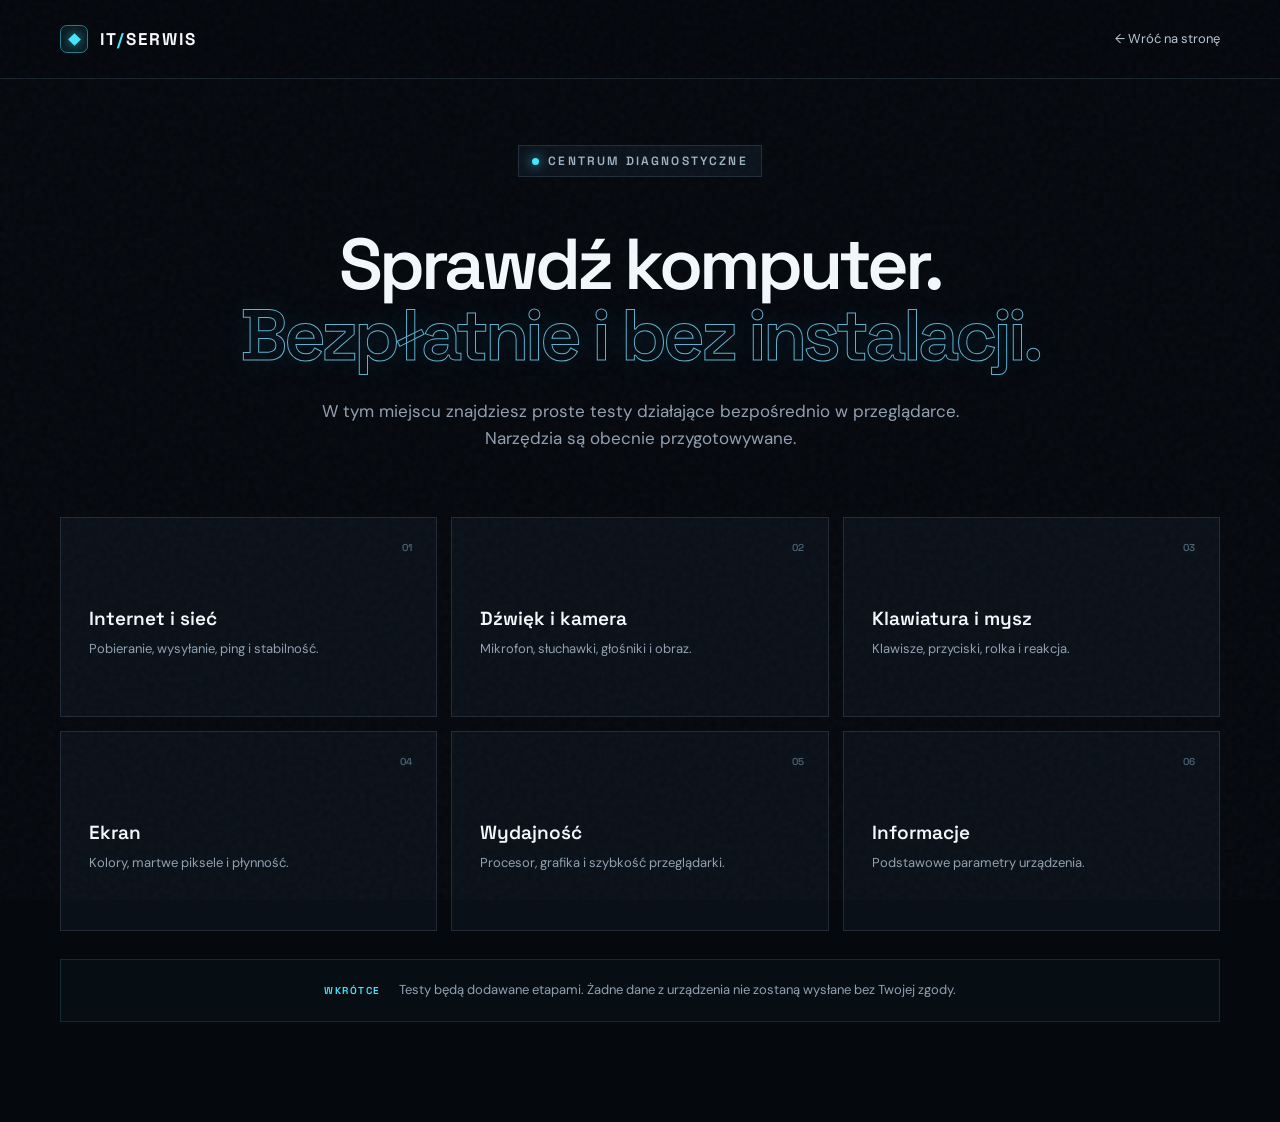
==== diagnostyka.html @ 2a183de2 "Add free browser diagnostics entry" ====
<!doctype html>
<html lang="pl">
<head>
  <meta charset="UTF-8">
  <meta name="viewport" content="width=device-width, initial-scale=1.0">
  <meta name="description" content="Bezpłatne testy komputera działające bezpośrednio w przeglądarce.">
  <meta name="theme-color" content="#05080d">
  <title>Bezpłatna diagnostyka komputera — IT Serwis Opole</title>
  <link rel="preconnect" href="https://fonts.googleapis.com">
  <link rel="preconnect" href="https://fonts.gstatic.com" crossorigin>
  <link href="https://fonts.googleapis.com/css2?family=DM+Sans:wght@400;500;600;700&family=Space+Grotesk:wght@500;600;700&display=swap" rel="stylesheet">
  <link rel="stylesheet" href="styles.css?v=20260818-3">
</head>
<body class="diagnostics-page">
  <div class="noise" aria-hidden="true"></div>
  <header class="site-header scrolled">
    <nav class="nav container" aria-label="Główna nawigacja">
      <a class="brand" href="index.html"><span class="brand-mark"><span></span></span><span>IT<span class="accent">/</span>SERWIS</span></a>
      <a class="back-home" href="index.html">← Wróć na stronę</a>
    </nav>
  </header>
  <main class="diagnostics-main container">
    <div class="diagnostics-intro reveal visible">
      <span class="eyebrow"><span class="status-dot"></span> Centrum diagnostyczne</span>
      <h1>Sprawdź komputer.<br><span>Bezpłatnie i bez instalacji.</span></h1>
      <p>W tym miejscu znajdziesz proste testy działające bezpośrednio w przeglądarce. Narzędzia są obecnie przygotowywane.</p>
    </div>
    <div class="diagnostics-categories" aria-label="Planowane kategorie testów">
      <article><span>01</span><h2>Internet i sieć</h2><p>Pobieranie, wysyłanie, ping i stabilność.</p></article>
      <article><span>02</span><h2>Dźwięk i kamera</h2><p>Mikrofon, słuchawki, głośniki i obraz.</p></article>
      <article><span>03</span><h2>Klawiatura i mysz</h2><p>Klawisze, przyciski, rolka i reakcja.</p></article>
      <article><span>04</span><h2>Ekran</h2><p>Kolory, martwe piksele i płynność.</p></article>
      <article><span>05</span><h2>Wydajność</h2><p>Procesor, grafika i szybkość przeglądarki.</p></article>
      <article><span>06</span><h2>Informacje</h2><p>Podstawowe parametry urządzenia.</p></article>
    </div>
    <div class="diagnostics-note"><span>WKRÓTCE</span><p>Testy będą dodawane etapami. Żadne dane z urządzenia nie zostaną wysłane bez Twojej zgody.</p></div>
  </main>
</body>
</html>
---- styles.css ----
:root{--bg:#05080d;--surface:#0a1018;--surface-2:#0e1621;--text:#f3f8fc;--muted:#91a1b2;--cyan:#42e8ff;--blue:#287eff;--line:rgba(151,188,219,.16);--font-display:"Space Grotesk",sans-serif;--font-body:"DM Sans",sans-serif}
*{box-sizing:border-box}html{scroll-behavior:smooth;scroll-padding-top:90px}body{margin:0;background:var(--bg);color:var(--text);font-family:var(--font-body);line-height:1.6;overflow-x:hidden}body.menu-open{overflow:hidden}a{color:inherit;text-decoration:none}button{font:inherit}.container{width:min(1160px,calc(100% - 48px));margin-inline:auto}.noise{position:fixed;inset:0;pointer-events:none;opacity:.035;z-index:20;background-image:url("data:image/svg+xml,%3Csvg viewBox='0 0 180 180' xmlns='http://www.w3.org/2000/svg'%3E%3Cfilter id='n'%3E%3CfeTurbulence type='fractalNoise' baseFrequency='.9' numOctaves='4' stitchTiles='stitch'/%3E%3C/filter%3E%3Crect width='100%25' height='100%25' filter='url(%23n)'/%3E%3C/svg%3E")}.site-header{position:fixed;z-index:15;top:0;left:0;width:100%;border-bottom:1px solid transparent;transition:.35s ease}.site-header.scrolled{background:rgba(5,8,13,.82);backdrop-filter:blur(18px);border-color:var(--line)}.nav{height:78px;display:flex;align-items:center;justify-content:space-between}.brand{display:flex;align-items:center;gap:12px;font:700 17px/1 var(--font-display);letter-spacing:.12em}.brand-mark{width:28px;height:28px;border:1px solid rgba(66,232,255,.5);border-radius:7px;display:grid;place-items:center;box-shadow:inset 0 0 14px rgba(66,232,255,.12)}.brand-mark span{width:9px;height:9px;background:var(--cyan);transform:rotate(45deg);box-shadow:0 0 12px var(--cyan)}.accent,.section-heading h2 span,.why-copy h2 span,.contact-inner h2 span{color:var(--cyan)}.nav-links{display:flex;align-items:center;gap:34px}.nav-links>a:not(.button){font-size:14px;color:#bac6d2;transition:.25s}.nav-links>a:not(.button):hover{color:var(--cyan)}.button{display:inline-flex;align-items:center;justify-content:center;gap:28px;min-height:54px;padding:0 24px;background:linear-gradient(120deg,var(--cyan),#4fa1ff);color:#031016;font-weight:700;border:0;clip-path:polygon(0 0,calc(100% - 12px) 0,100% 12px,100% 100%,12px 100%,0 calc(100% - 12px));transition:transform .25s,filter .25s,box-shadow .25s}.button:hover{transform:translateY(-3px);filter:brightness(1.08);box-shadow:0 12px 35px rgba(48,193,255,.22)}.button-small{min-height:42px;padding:0 18px;gap:18px;font-size:13px}.menu-toggle{display:none;background:none;border:0;color:white;width:40px;height:40px}.menu-toggle span{display:block;width:22px;height:1px;background:currentColor;margin:7px auto;transition:.25s}.hero{min-height:780px;padding-top:150px;padding-bottom:90px;display:grid;grid-template-columns:1.05fr .95fr;align-items:center;gap:64px;position:relative}.hero:before{content:"";position:absolute;width:700px;height:700px;left:-420px;top:-180px;background:radial-gradient(circle,rgba(27,128,255,.13),transparent 68%);pointer-events:none}.eyebrow,.kicker{font:600 12px/1 var(--font-display);letter-spacing:.18em;text-transform:uppercase;color:#9fb4c5}.eyebrow{display:inline-flex;align-items:center;gap:9px;padding:9px 13px;border:1px solid var(--line);background:rgba(15,26,39,.6);margin-bottom:28px}.status-dot{width:7px;height:7px;border-radius:50%;background:var(--cyan);box-shadow:0 0 12px var(--cyan)}h1,h2,h3,p{margin-top:0}h1{font:600 clamp(50px,6.2vw,84px)/.98 var(--font-display);letter-spacing:-.055em;margin-bottom:28px}h1 span{color:transparent;-webkit-text-stroke:1px rgba(123,223,255,.78);text-shadow:0 0 32px rgba(45,176,255,.12)}.hero-lead{font-size:18px;max-width:610px;color:var(--muted);line-height:1.75}.hero-actions{display:flex;align-items:center;gap:32px;margin-top:34px}.text-link{display:inline-flex;gap:14px;align-items:center;font-size:14px;font-weight:700}.text-link span{color:var(--cyan);transition:transform .25s}.text-link:hover span{transform:translate(3px,-3px)}.trust-row{display:flex;gap:44px;margin-top:58px;padding-top:25px;border-top:1px solid var(--line)}.trust-row div{display:flex;flex-direction:column}.trust-row strong{font:600 15px var(--font-display);color:#e6f7ff}.trust-row span{font-size:12px;color:#708194}.hero-visual{position:relative;height:500px;display:grid;place-items:center}.visual-glow{position:absolute;width:380px;height:380px;background:radial-gradient(circle,rgba(27,159,255,.24),transparent 67%);filter:blur(10px);animation:pulse 4s ease-in-out infinite}.dashboard-card{width:min(100%,430px);position:relative;background:linear-gradient(145deg,rgba(19,32,46,.93),rgba(5,10,16,.96));border:1px solid rgba(75,198,255,.24);border-radius:18px;padding:22px;box-shadow:0 40px 80px rgba(0,0,0,.42),inset 0 1px rgba(255,255,255,.04);transform:perspective(1000px) rotateY(-6deg) rotateX(3deg);transition:transform .4s}.dashboard-card:hover{transform:perspective(1000px) rotateY(-2deg) rotateX(1deg) translateY(-4px)}.dashboard-top{display:flex;justify-content:space-between;font:600 10px var(--font-display);letter-spacing:.12em;color:#71899e}.online{color:#57f1a7}.device-shell{width:78%;margin:18px auto}.device-screen{position:relative;border:2px solid #1f3c52;background:rgba(2,11,18,.7);border-radius:10px 10px 4px 4px;overflow:hidden}.device-screen svg{display:block;width:100%;height:195px}.board{fill:rgba(36,126,178,.07);stroke:#255a77;stroke-width:1.5}.chip{fill:rgba(37,160,223,.1);stroke:#38bce9}.circuit{fill:none;stroke:#296986;stroke-width:2}.core{fill:rgba(66,232,255,.13);stroke:var(--cyan);filter:drop-shadow(0 0 7px var(--cyan))}.check{fill:none;stroke:#baf7ff;stroke-width:2.5}.scan-line{position:absolute;left:0;right:0;height:1px;background:var(--cyan);box-shadow:0 0 12px var(--cyan);animation:scan 3.2s linear infinite}.device-base{width:114%;height:10px;margin-left:-7%;background:linear-gradient(#294459,#152534);clip-path:polygon(5% 0,95% 0,100% 100%,0 100%)}.metrics{display:grid;grid-template-columns:1fr 1fr;gap:12px}.metrics div{border:1px solid var(--line);padding:12px;background:rgba(255,255,255,.02);display:flex;flex-direction:column}.metrics span{font-size:9px;letter-spacing:.12em;color:#6c8194}.metrics strong{font:600 13px var(--font-display);color:#9df3ff}.progress{height:2px;background:#183045;margin-top:18px;overflow:hidden}.progress span{display:block;width:82%;height:100%;background:linear-gradient(90deg,var(--blue),var(--cyan));box-shadow:0 0 8px var(--cyan)}.floating-tag{position:absolute;padding:11px 15px;background:rgba(10,20,30,.92);border:1px solid rgba(81,199,255,.22);backdrop-filter:blur(10px);font-size:12px;color:#bacbd8;box-shadow:0 12px 35px rgba(0,0,0,.3);animation:float 4s ease-in-out infinite}.floating-tag span{color:var(--cyan);margin-right:7px}.tag-one{top:68px;right:-12px}.tag-two{bottom:74px;left:-12px;animation-delay:-2s}.marquee{border-block:1px solid var(--line);background:#07111b;overflow:hidden;padding:18px 0}.marquee-track{display:flex;width:max-content;gap:28px;align-items:center;animation:marquee 28s linear infinite}.marquee span{font:600 11px var(--font-display);letter-spacing:.18em;color:#71889b}.marquee i{font-style:normal;color:var(--cyan)}.section{padding-top:125px;padding-bottom:125px}.section-heading{display:flex;justify-content:space-between;align-items:end;margin-bottom:60px}.section-heading h2,.why-copy h2,.contact-inner h2{font:600 clamp(38px,5vw,62px)/1.06 var(--font-display);letter-spacing:-.045em;margin:18px 0 0}.section-heading>p{max-width:450px;color:var(--muted);margin:0 0 7px}.services-grid{display:grid;grid-template-columns:repeat(3,1fr);gap:14px}.service-card{position:relative;min-height:310px;padding:30px;background:var(--surface);border:1px solid var(--line);overflow:hidden;transition:transform .35s,border-color .35s,background .35s}.service-card:after{content:"";position:absolute;width:180px;height:180px;right:-90px;bottom:-90px;background:radial-gradient(circle,rgba(48,191,255,.1),transparent 70%);opacity:0;transition:.35s}.service-card:hover{transform:translateY(-7px);background:var(--surface-2);border-color:rgba(66,232,255,.38)}.service-card:hover:after{opacity:1}.service-card.featured{grid-row:span 2;min-height:634px;background:linear-gradient(160deg,#0d1b28,#071018)}.service-card.web-card{background:linear-gradient(145deg,#0b1b27,#0b131c)}.icon-wrap{width:46px;height:46px;border:1px solid rgba(66,232,255,.25);display:grid;place-items:center;margin-bottom:58px;background:rgba(66,232,255,.04)}.icon-wrap svg{width:23px;fill:none;stroke:var(--cyan);stroke-width:1.5}.service-no{position:absolute;right:24px;top:25px;font:500 11px var(--font-display);color:#506579}.service-card h3{font:600 21px var(--font-display);letter-spacing:-.025em}.service-card p{color:var(--muted);font-size:14px}.service-card ul{list-style:none;padding:0;margin:60px 0 0;border-top:1px solid var(--line)}.service-card li{padding:13px 0;border-bottom:1px solid var(--line);font-size:13px;color:#b7c6d3}.service-card li:before{content:"+";color:var(--cyan);margin-right:12px}.web-card a{position:absolute;left:30px;bottom:28px;font-size:13px;font-weight:700;color:var(--cyan)}.section-dark{background:#07101a;border-block:1px solid var(--line)}.split-layout{display:grid;grid-template-columns:.8fr 1.2fr;gap:120px}.why-copy{position:sticky;top:140px;height:max-content}.why-copy p{color:var(--muted);max-width:430px;margin:30px 0}.benefit{display:grid;grid-template-columns:65px 1fr;gap:22px;padding:31px 0;border-top:1px solid var(--line)}.benefit:last-child{border-bottom:1px solid var(--line)}.benefit>span{font:500 11px var(--font-display);color:var(--cyan)}.benefit h3{font:600 20px var(--font-display);margin-bottom:7px}.benefit p{margin:0;color:var(--muted);font-size:14px}.process-grid{display:grid;grid-template-columns:repeat(4,1fr);gap:28px}.process-step>span{font:600 13px var(--font-display);color:var(--cyan)}.process-line{height:1px;background:var(--line);margin:19px 0 27px;position:relative}.process-line:before{content:"";position:absolute;width:7px;height:7px;border-radius:50%;top:-3px;background:var(--cyan);box-shadow:0 0 9px var(--cyan)}.process-step h3{font:600 20px var(--font-display)}.process-step p{font-size:14px;color:var(--muted)}.contact-section{position:relative;overflow:hidden;background:linear-gradient(130deg,#123d68,#0b8fad 70%,#24c3d5);padding:115px 0;text-align:center}.contact-section:before{content:"";position:absolute;inset:0;background-image:linear-gradient(rgba(255,255,255,.07) 1px,transparent 1px),linear-gradient(90deg,rgba(255,255,255,.07) 1px,transparent 1px);background-size:50px 50px;mask-image:linear-gradient(to bottom,transparent,black,transparent)}.contact-orb{position:absolute;width:420px;height:420px;border:1px solid rgba(255,255,255,.15);border-radius:50%;left:50%;top:50%;transform:translate(-50%,-50%);box-shadow:0 0 0 70px rgba(255,255,255,.025),0 0 0 140px rgba(255,255,255,.018)}.contact-inner{position:relative}.contact-inner .kicker{color:#d9faff}.contact-inner h2 span{color:#07121b}.contact-inner p{max-width:590px;margin:25px auto 32px;color:rgba(4,21,31,.75);font-weight:500}.button-light{background:#f5fbff;color:#06131b}footer{padding:34px 0;background:#04070b}.footer-inner{display:flex;align-items:center;justify-content:space-between}.footer-inner p{margin:0;color:#607183;font-size:12px}.back-top{width:40px;height:40px;display:grid;place-items:center;border:1px solid var(--line);color:var(--cyan)}.reveal{opacity:0;transform:translateY(26px);transition:opacity .7s ease,transform .7s ease}.reveal.visible{opacity:1;transform:none}@keyframes scan{0%{top:0}50%{top:100%}100%{top:0}}@keyframes pulse{50%{transform:scale(1.12);opacity:.7}}@keyframes float{50%{transform:translateY(-9px)}}@keyframes marquee{to{transform:translateX(-50%)}}
@media (max-width:900px){.hero{grid-template-columns:1fr;padding-top:135px}.hero-visual{height:430px}.services-grid{grid-template-columns:repeat(2,1fr)}.service-card.featured{grid-row:auto;min-height:310px}.service-card ul{margin-top:24px}.split-layout{grid-template-columns:1fr;gap:65px}.why-copy{position:static}.process-grid{grid-template-columns:repeat(2,1fr)}.section-heading{align-items:start;gap:35px;flex-direction:column}.section-heading>p{max-width:600px}.nav-links{gap:18px}}
@media (max-width:680px){.container{width:min(100% - 32px,1160px)}.nav{height:68px}.menu-toggle{display:block;z-index:2}.menu-toggle[aria-expanded="true"] span:first-child{transform:translateY(4px) rotate(45deg)}.menu-toggle[aria-expanded="true"] span:last-child{transform:translateY(-4px) rotate(-45deg)}.nav-links{position:fixed;inset:0;background:rgba(5,8,13,.98);display:flex;flex-direction:column;align-items:flex-start;justify-content:center;padding:50px;gap:26px;transform:translateX(100%);transition:.35s}.nav-links.open{transform:none}.nav-links>a:not(.button){font:600 27px var(--font-display)}.hero{min-height:auto;padding-top:120px;padding-bottom:70px;gap:30px}.hero-lead{font-size:16px}.hero-actions{align-items:flex-start;flex-direction:column}.trust-row{gap:17px;justify-content:space-between}.trust-row strong{font-size:12px}.trust-row span{font-size:10px}.hero-visual{height:390px}.dashboard-card{transform:none;padding:16px}.device-screen svg{height:160px}.floating-tag{font-size:10px}.tag-one{right:-4px}.tag-two{left:-4px}.section{padding-top:90px;padding-bottom:90px}.services-grid,.process-grid{grid-template-columns:1fr}.service-card{min-height:280px}.section-heading{margin-bottom:40px}.split-layout{gap:40px}.contact-section{padding:90px 0}.footer-inner{gap:22px}.footer-inner p{display:none}}
@media (prefers-reduced-motion:reduce){html{scroll-behavior:auto}.reveal{opacity:1;transform:none;transition:none}.marquee-track,.scan-line,.floating-tag,.visual-glow{animation:none}}

/* Uporządkowany panel i równy układ usług */
.hero-visual{overflow:visible}
.dashboard-card{transform:none;width:min(100%,460px)}
.dashboard-card:hover{transform:translateY(-4px)}
.services-grid{grid-template-columns:repeat(2,1fr);gap:16px}
.service-card,.service-card.featured,.service-card.web-card{grid-row:auto;min-height:285px;padding:32px 34px;background:linear-gradient(145deg,rgba(13,23,34,.92),rgba(8,14,22,.96))}
.service-card:hover{transform:translateY(-5px)}
.icon-wrap{margin-bottom:30px}
.service-no{right:28px;top:28px}
.service-card h3{font-size:22px;margin-bottom:10px}
.service-card p{max-width:500px;margin-bottom:24px}
.service-tags{display:flex;flex-wrap:wrap;gap:8px;position:relative;z-index:1}
.service-tags span{padding:6px 10px;border:1px solid rgba(120,164,194,.17);background:rgba(255,255,255,.025);color:#9db0c0;font-size:11px;line-height:1;letter-spacing:.02em}

@media (max-width:680px){.services-grid{grid-template-columns:1fr}.service-card,.service-card.featured,.service-card.web-card{min-height:auto;padding:27px}.dashboard-card{width:100%}}

/* Wejście do centrum diagnostycznego */
.diagnostic-cta{position:relative;display:block;width:min(100%,470px);padding:22px 24px 0;background:linear-gradient(145deg,rgba(15,29,43,.97),rgba(6,13,21,.98));border:1px solid rgba(75,198,255,.28);border-radius:20px;overflow:hidden;box-shadow:0 40px 80px rgba(0,0,0,.42),inset 0 1px rgba(255,255,255,.04);transition:transform .35s,border-color .35s,box-shadow .35s}
.diagnostic-cta:before{content:"";position:absolute;inset:0;background:radial-gradient(circle at 50% 28%,rgba(41,173,255,.16),transparent 48%);pointer-events:none}
.diagnostic-cta:hover{transform:translateY(-7px);border-color:rgba(66,232,255,.55);box-shadow:0 46px 90px rgba(0,0,0,.5),0 0 40px rgba(44,184,255,.09)}
.diagnostic-top{position:relative;display:flex;justify-content:space-between;font:600 10px var(--font-display);letter-spacing:.13em;color:#71899e}
.diagnostic-top .online{display:flex;align-items:center;gap:7px}.diagnostic-top .online i{width:6px;height:6px;border-radius:50%;background:#57f1a7;box-shadow:0 0 9px #57f1a7}
.laptop-icon{position:relative;width:74%;margin:4px auto -7px}.laptop-icon svg{display:block;width:100%;overflow:visible;filter:drop-shadow(0 16px 24px rgba(0,0,0,.35))}
.laptop-frame{fill:rgba(6,18,28,.8);stroke:#387595;stroke-width:2}.laptop-screen{fill:rgba(20,115,157,.055);stroke:#1d4b65}.laptop-base{fill:#162b3a;stroke:#31556d}.laptop-detail,.test-check,.screen-lines{fill:none;stroke-linecap:round}.laptop-detail{stroke:#52758a;stroke-width:2}.test-circle{fill:rgba(66,232,255,.11);stroke:var(--cyan);stroke-width:2;filter:drop-shadow(0 0 8px rgba(66,232,255,.6))}.test-check{stroke:#c6fbff;stroke-width:3}.screen-lines{stroke:#2e7799;stroke-width:2}
.diagnostic-copy{position:relative;text-align:center;padding:0 20px 21px}.free-badge{display:inline-block;padding:5px 9px;margin-bottom:10px;background:rgba(87,241,167,.08);border:1px solid rgba(87,241,167,.25);color:#57f1a7;font:600 9px var(--font-display);letter-spacing:.14em}.diagnostic-copy h2{font:600 28px/1.1 var(--font-display);letter-spacing:-.04em;margin-bottom:10px}.diagnostic-copy p{max-width:390px;margin:0 auto;color:#8fa3b4;font-size:13px;line-height:1.55}
.diagnostic-action{position:relative;display:flex;align-items:center;justify-content:space-between;margin-inline:-24px;padding:17px 24px;border-top:1px solid rgba(75,198,255,.18);background:rgba(66,232,255,.035);font-size:13px;font-weight:700}.diagnostic-action strong{width:31px;height:31px;display:grid;place-items:center;border-radius:50%;background:var(--cyan);color:#06131b;transition:transform .3s}.diagnostic-cta:hover .diagnostic-action strong{transform:rotate(45deg)}
.diagnostics-main{padding-top:145px;padding-bottom:100px}.diagnostics-intro{max-width:820px;margin:0 auto 65px;text-align:center}.diagnostics-intro h1{font-size:clamp(42px,6vw,72px);margin-top:24px}.diagnostics-intro p{max-width:650px;margin:0 auto;color:var(--muted);font-size:17px}.diagnostics-categories{display:grid;grid-template-columns:repeat(3,1fr);gap:14px}.diagnostics-categories article{position:relative;min-height:200px;padding:28px;background:var(--surface);border:1px solid var(--line)}.diagnostics-categories article>span{position:absolute;right:24px;top:23px;font:500 10px var(--font-display);color:#506579}.diagnostics-categories h2{font:600 19px var(--font-display);margin-top:60px;margin-bottom:8px}.diagnostics-categories p{margin:0;color:var(--muted);font-size:13px}.diagnostics-note{display:flex;align-items:center;justify-content:center;gap:18px;margin-top:28px;padding:20px;border:1px solid rgba(66,232,255,.14);background:rgba(66,232,255,.025)}.diagnostics-note span{color:var(--cyan);font:600 10px var(--font-display);letter-spacing:.15em}.diagnostics-note p{margin:0;color:var(--muted);font-size:13px}.back-home{font-size:13px;color:#b8c7d3;transition:.25s}.back-home:hover{color:var(--cyan)}
@media (max-width:760px){.diagnostic-cta{padding:18px 18px 0}.diagnostic-action{margin-inline:-18px;padding-inline:18px}.diagnostic-copy h2{font-size:24px}.diagnostics-categories{grid-template-columns:1fr}.diagnostics-note{align-items:flex-start;flex-direction:column}.diagnostics-main{padding-top:115px}}
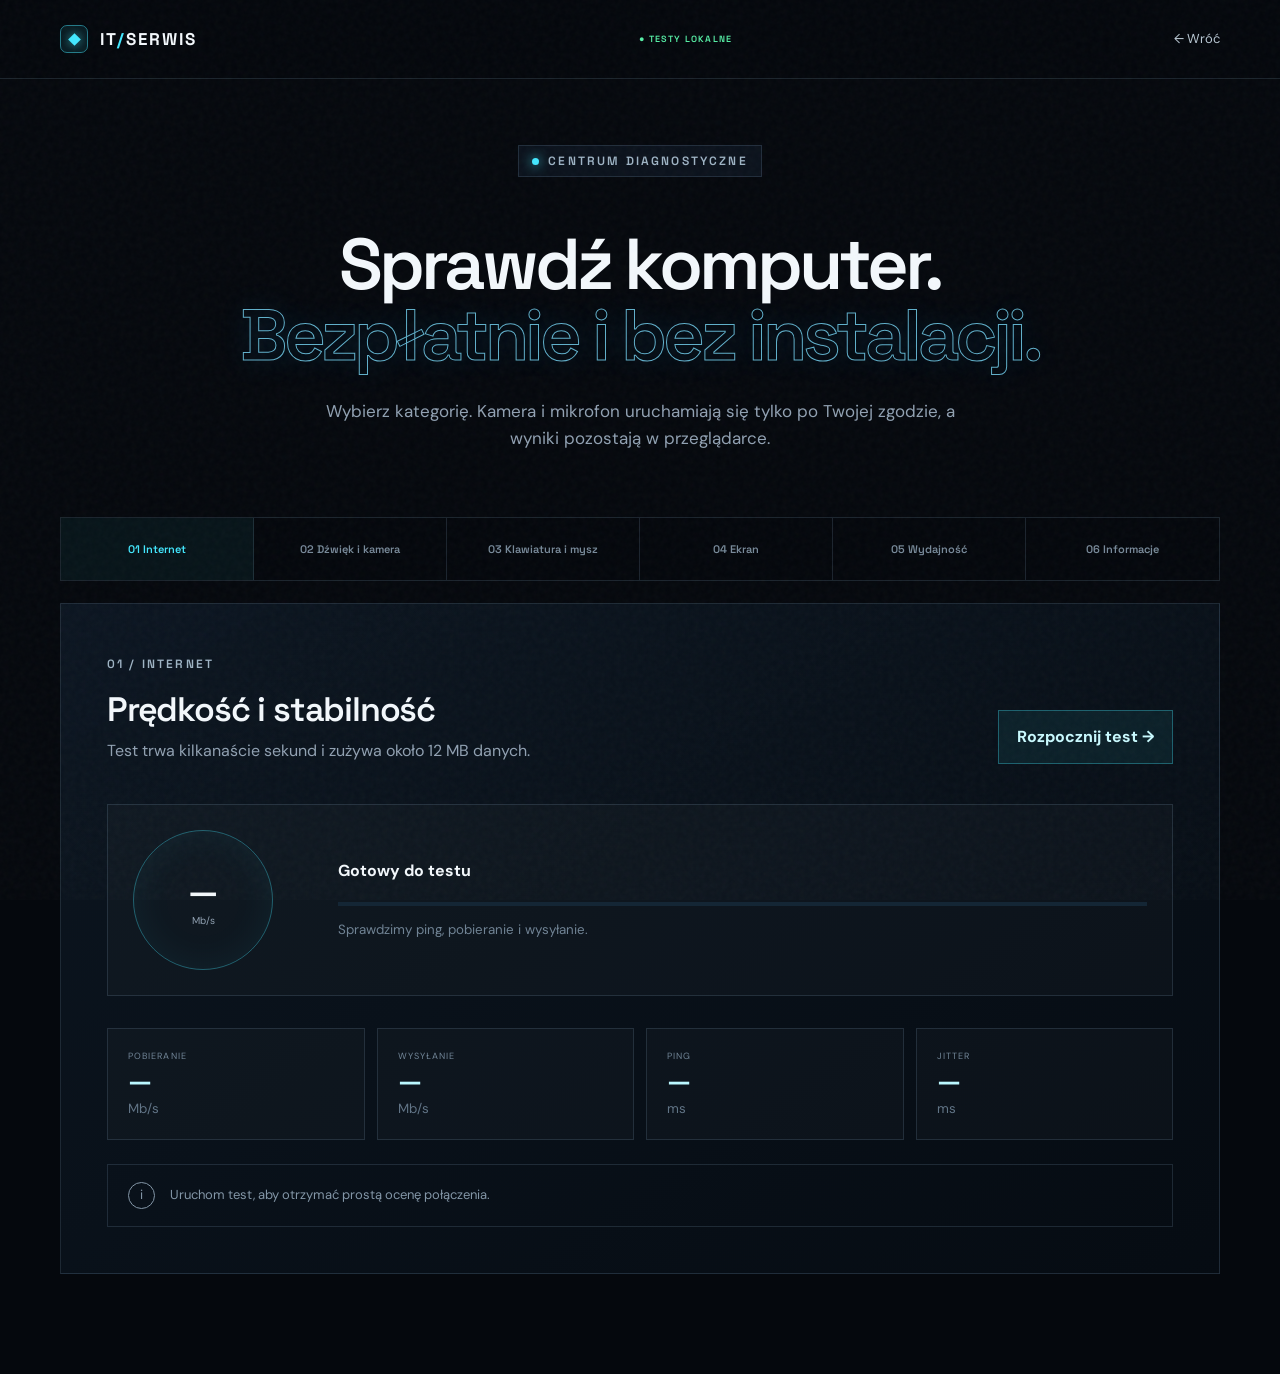
==== commit 558f39ba: "Build interactive browser diagnostics suite" ====
--- a/diagnostyka.html
+++ b/diagnostyka.html
@@ -1,40 +1,13 @@
-<!doctype html>
-<html lang="pl">
-<head>
-  <meta charset="UTF-8">
-  <meta name="viewport" content="width=device-width, initial-scale=1.0">
-  <meta name="description" content="Bezpłatne testy komputera działające bezpośrednio w przeglądarce.">
-  <meta name="theme-color" content="#05080d">
-  <title>Bezpłatna diagnostyka komputera — IT Serwis Opole</title>
-  <link rel="preconnect" href="https://fonts.googleapis.com">
-  <link rel="preconnect" href="https://fonts.gstatic.com" crossorigin>
-  <link href="https://fonts.googleapis.com/css2?family=DM+Sans:wght@400;500;600;700&family=Space+Grotesk:wght@500;600;700&display=swap" rel="stylesheet">
-  <link rel="stylesheet" href="styles.css?v=20260818-3">
-</head>
-<body class="diagnostics-page">
-  <div class="noise" aria-hidden="true"></div>
-  <header class="site-header scrolled">
-    <nav class="nav container" aria-label="Główna nawigacja">
-      <a class="brand" href="index.html"><span class="brand-mark"><span></span></span><span>IT<span class="accent">/</span>SERWIS</span></a>
-      <a class="back-home" href="index.html">← Wróć na stronę</a>
-    </nav>
-  </header>
-  <main class="diagnostics-main container">
-    <div class="diagnostics-intro reveal visible">
-      <span class="eyebrow"><span class="status-dot"></span> Centrum diagnostyczne</span>
-      <h1>Sprawdź komputer.<br><span>Bezpłatnie i bez instalacji.</span></h1>
-      <p>W tym miejscu znajdziesz proste testy działające bezpośrednio w przeglądarce. Narzędzia są obecnie przygotowywane.</p>
-    </div>
-    <div class="diagnostics-categories" aria-label="Planowane kategorie testów">
-      <article><span>01</span><h2>Internet i sieć</h2><p>Pobieranie, wysyłanie, ping i stabilność.</p></article>
-      <article><span>02</span><h2>Dźwięk i kamera</h2><p>Mikrofon, słuchawki, głośniki i obraz.</p></article>
-      <article><span>03</span><h2>Klawiatura i mysz</h2><p>Klawisze, przyciski, rolka i reakcja.</p></article>
-      <article><span>04</span><h2>Ekran</h2><p>Kolory, martwe piksele i płynność.</p></article>
-      <article><span>05</span><h2>Wydajność</h2><p>Procesor, grafika i szybkość przeglądarki.</p></article>
-      <article><span>06</span><h2>Informacje</h2><p>Podstawowe parametry urządzenia.</p></article>
-    </div>
-    <div class="diagnostics-note"><span>WKRÓTCE</span><p>Testy będą dodawane etapami. Żadne dane z urządzenia nie zostaną wysłane bez Twojej zgody.</p></div>
-  </main>
-</body>
-</html>
+<!doctype html><html lang="pl"><head><meta charset="UTF-8"><meta name="viewport" content="width=device-width,initial-scale=1"><meta name="theme-color" content="#05080d"><title>Diagnostyka komputera — IT Serwis</title><link rel="preconnect" href="https://fonts.googleapis.com"><link rel="preconnect" href="https://fonts.gstatic.com" crossorigin><link href="https://fonts.googleapis.com/css2?family=DM+Sans:wght@400;500;600;700&family=Space+Grotesk:wght@500;600;700&display=swap" rel="stylesheet"><link rel="stylesheet" href="styles.css?v=20260818-4"></head>
+<body class="diagnostics-page"><div class="noise"></div><header class="site-header scrolled"><nav class="nav container"><a class="brand" href="index.html"><span class="brand-mark"><span></span></span><span>IT<span class="accent">/</span>SERWIS</span></a><span class="diag-safe">● TESTY LOKALNE</span><a class="back-home" href="index.html">← Wróć</a></nav></header>
+<main class="diagnostics-main container"><section class="diagnostics-intro reveal visible"><div class="eyebrow"><span class="status-dot"></span> Centrum diagnostyczne</div><h1>Sprawdź komputer.<br><span>Bezpłatnie i bez instalacji.</span></h1><p>Wybierz kategorię. Kamera i mikrofon uruchamiają się tylko po Twojej zgodzie, a wyniki pozostają w przeglądarce.</p></section>
+<nav class="test-tabs"><button class="active" data-target="internet">01 Internet</button><button data-target="audio">02 Dźwięk i kamera</button><button data-target="controls">03 Klawiatura i mysz</button><button data-target="screen">04 Ekran</button><button data-target="performance">05 Wydajność</button><button data-target="device">06 Informacje</button></nav>
+<div class="test-panels">
+<section class="test-panel active" id="internet"><div class="panel-heading"><div><span class="kicker">01 / INTERNET</span><h2>Prędkość i stabilność</h2><p>Test trwa kilkanaście sekund i zużywa około 12 MB danych.</p></div><button class="diag-button" id="start-network">Rozpocznij test →</button></div><div class="network-meter"><div class="meter-ring"><strong id="speed-live">—</strong><span>Mb/s</span></div><div><strong id="network-stage">Gotowy do testu</strong><div class="test-progress"><i id="network-progress"></i></div><small id="network-detail">Sprawdzimy ping, pobieranie i wysyłanie.</small></div></div><div class="result-grid four"><div class="result-card"><span>POBIERANIE</span><strong id="download-result">—</strong><small>Mb/s</small></div><div class="result-card"><span>WYSYŁANIE</span><strong id="upload-result">—</strong><small>Mb/s</small></div><div class="result-card"><span>PING</span><strong id="ping-result">—</strong><small>ms</small></div><div class="result-card"><span>JITTER</span><strong id="jitter-result">—</strong><small>ms</small></div></div><div class="test-verdict idle" id="network-verdict"><span>i</span><p>Uruchom test, aby otrzymać prostą ocenę połączenia.</p></div></section>
+<section class="test-panel" id="audio"><div class="panel-heading"><div><span class="kicker">02 / DŹWIĘK I KAMERA</span><h2>Urządzenia do rozmów</h2><p>Obraz i nagranie nie opuszczają urządzenia.</p></div></div><div class="tool-grid"><article class="tool-card"><div class="tool-icon">◖</div><h3>Słuchawki i głośniki</h3><p>Sprawdź kanały stereo.</p><div class="button-row"><button class="mini-button tone" data-pan="-1">Lewy</button><button class="mini-button tone" data-pan="1">Prawy</button><button class="mini-button tone" data-pan="0">Oba</button></div></article><article class="tool-card"><div class="tool-icon">⌁</div><h3>Mikrofon</h3><p>Sprawdź poziom i nagraj próbkę.</p><button class="mini-button primary" id="start-mic">Włącz mikrofon</button><div class="level-meter"><i id="mic-level"></i></div><span class="tool-status" id="mic-status">Wyłączony</span><audio id="mic-playback" controls hidden></audio></article><article class="tool-card"><div class="tool-icon">▣</div><h3>Kamera</h3><p>Sprawdź obraz i rozdzielczość.</p><button class="mini-button primary" id="start-camera">Włącz kamerę</button><div class="camera-preview"><video id="camera-video" autoplay playsinline muted></video><span id="camera-placeholder">Podgląd wyłączony</span></div><span class="tool-status" id="camera-status">Wyłączona</span></article></div></section>
+<section class="test-panel" id="controls"><div class="panel-heading"><div><span class="kicker">03 / KLAWIATURA I MYSZ</span><h2>Test przycisków</h2><p>Kliknij w pole i naciskaj klawisze oraz przyciski myszy.</p></div><button class="diag-button" id="reset-controls">Wyczyść</button></div><div class="input-test-zone" id="input-zone" tabindex="0"><span>Kliknij tutaj</span><strong id="last-input">—</strong><small id="input-count">0 zdarzeń</small></div><div class="keyboard" id="keyboard"><div class="key-row"><kbd data-code="Escape">Esc</kbd><kbd data-code="F1">F1</kbd><kbd data-code="F2">F2</kbd><kbd data-code="F3">F3</kbd><kbd data-code="F4">F4</kbd><kbd data-code="F5">F5</kbd><kbd data-code="F6">F6</kbd><kbd data-code="F7">F7</kbd><kbd data-code="F8">F8</kbd><kbd data-code="F9">F9</kbd><kbd data-code="F10">F10</kbd></div><div class="key-row"><kbd data-code="KeyQ">Q</kbd><kbd data-code="KeyW">W</kbd><kbd data-code="KeyE">E</kbd><kbd data-code="KeyR">R</kbd><kbd data-code="KeyT">T</kbd><kbd data-code="KeyY">Y</kbd><kbd data-code="KeyU">U</kbd><kbd data-code="KeyI">I</kbd><kbd data-code="KeyO">O</kbd><kbd data-code="KeyP">P</kbd><kbd data-code="Backspace" class="wide">Backspace</kbd></div><div class="key-row"><kbd data-code="KeyA">A</kbd><kbd data-code="KeyS">S</kbd><kbd data-code="KeyD">D</kbd><kbd data-code="KeyF">F</kbd><kbd data-code="KeyG">G</kbd><kbd data-code="KeyH">H</kbd><kbd data-code="KeyJ">J</kbd><kbd data-code="KeyK">K</kbd><kbd data-code="KeyL">L</kbd><kbd data-code="Enter" class="wide">Enter</kbd></div><div class="key-row"><kbd data-code="ShiftLeft" class="wide">Shift</kbd><kbd data-code="KeyZ">Z</kbd><kbd data-code="KeyX">X</kbd><kbd data-code="KeyC">C</kbd><kbd data-code="KeyV">V</kbd><kbd data-code="KeyB">B</kbd><kbd data-code="KeyN">N</kbd><kbd data-code="KeyM">M</kbd><kbd data-code="ArrowUp">↑</kbd></div><div class="key-row"><kbd data-code="ControlLeft" class="wide">Ctrl</kbd><kbd data-code="AltLeft" class="wide">Alt</kbd><kbd data-code="Space" class="space">Spacja</kbd><kbd data-code="ArrowLeft">←</kbd><kbd data-code="ArrowDown">↓</kbd><kbd data-code="ArrowRight">→</kbd></div></div><div class="mouse-results"><div data-mouse="0">Lewy</div><div data-mouse="1">Rolka</div><div data-mouse="2">Prawy</div><div id="wheel-result">Przewijanie</div></div></section>
+<section class="test-panel" id="screen"><div class="panel-heading"><div><span class="kicker">04 / EKRAN</span><h2>Piksele, kolory i ruch</h2><p>Uruchom wybrany test w trybie pełnoekranowym.</p></div></div><div class="screen-tests"><button data-screen="pixels"><span class="color-dots"><i></i><i></i><i></i></span><strong>Martwe piksele</strong><small>Pełne kolory</small></button><button data-screen="gradient"><span class="gradient-icon"></span><strong>Gradient</strong><small>Przejścia tonalne</small></button><button data-screen="motion"><span class="motion-icon"></span><strong>Smużenie</strong><small>Test ruchu</small></button></div><div class="detected-screen"><span>WYKRYTY EKRAN</span><strong id="screen-resolution">—</strong><small id="screen-details">—</small></div></section>
+<section class="test-panel" id="performance"><div class="panel-heading"><div><span class="kicker">05 / WYDAJNOŚĆ</span><h2>Krótki test przeglądarkowy</h2><p>Bezpieczne obciążenie procesora i grafiki przez kilka sekund.</p></div><button class="diag-button" id="start-performance">Uruchom test →</button></div><div class="performance-stage"><div class="score-circle"><strong id="performance-score">—</strong><span>/100</span></div><div><h3 id="performance-label">Gotowy</h3><p id="performance-description">Sprawdzimy obliczenia, płynność i grafikę.</p><div class="test-progress"><i id="performance-progress"></i></div></div></div><div class="result-grid three"><div class="result-card"><span>OBLICZENIA</span><strong id="cpu-score">—</strong><small>pkt</small></div><div class="result-card"><span>PŁYNNOŚĆ</span><strong id="fps-score">—</strong><small>FPS</small></div><div class="result-card"><span>GRAFIKA</span><strong id="graphics-score">—</strong><small>WebGL</small></div></div></section>
+<section class="test-panel" id="device"><div class="panel-heading"><div><span class="kicker">06 / INFORMACJE</span><h2>Co widzi przeglądarka?</h2><p>Zakres danych zależy od ustawień prywatności.</p></div><button class="diag-button" id="refresh-info">Odśwież</button></div><div class="device-info-grid" id="device-info"></div><div class="test-verdict idle"><span>🔒</span><p>Dane są wyświetlane lokalnie i nie są automatycznie wysyłane.</p></div></section>
+</div></main><div class="screen-overlay" id="screen-overlay" hidden><button id="close-screen">Zakończ ×</button><div id="screen-content"></div><p id="screen-instruction"></p></div><div class="toast" id="toast"></div><script src="diagnostyka.js?v=20260818-4"></script></body></html>
 
--- a/styles.css
+++ b/styles.css
@@ -32,4 +32,9 @@
 .diagnostic-action{position:relative;display:flex;align-items:center;justify-content:space-between;margin-inline:-24px;padding:17px 24px;border-top:1px solid rgba(75,198,255,.18);background:rgba(66,232,255,.035);font-size:13px;font-weight:700}.diagnostic-action strong{width:31px;height:31px;display:grid;place-items:center;border-radius:50%;background:var(--cyan);color:#06131b;transition:transform .3s}.diagnostic-cta:hover .diagnostic-action strong{transform:rotate(45deg)}
 .diagnostics-main{padding-top:145px;padding-bottom:100px}.diagnostics-intro{max-width:820px;margin:0 auto 65px;text-align:center}.diagnostics-intro h1{font-size:clamp(42px,6vw,72px);margin-top:24px}.diagnostics-intro p{max-width:650px;margin:0 auto;color:var(--muted);font-size:17px}.diagnostics-categories{display:grid;grid-template-columns:repeat(3,1fr);gap:14px}.diagnostics-categories article{position:relative;min-height:200px;padding:28px;background:var(--surface);border:1px solid var(--line)}.diagnostics-categories article>span{position:absolute;right:24px;top:23px;font:500 10px var(--font-display);color:#506579}.diagnostics-categories h2{font:600 19px var(--font-display);margin-top:60px;margin-bottom:8px}.diagnostics-categories p{margin:0;color:var(--muted);font-size:13px}.diagnostics-note{display:flex;align-items:center;justify-content:center;gap:18px;margin-top:28px;padding:20px;border:1px solid rgba(66,232,255,.14);background:rgba(66,232,255,.025)}.diagnostics-note span{color:var(--cyan);font:600 10px var(--font-display);letter-spacing:.15em}.diagnostics-note p{margin:0;color:var(--muted);font-size:13px}.back-home{font-size:13px;color:#b8c7d3;transition:.25s}.back-home:hover{color:var(--cyan)}
 @media (max-width:760px){.diagnostic-cta{padding:18px 18px 0}.diagnostic-action{margin-inline:-18px;padding-inline:18px}.diagnostic-copy h2{font-size:24px}.diagnostics-categories{grid-template-columns:1fr}.diagnostics-note{align-items:flex-start;flex-direction:column}.diagnostics-main{padding-top:115px}}
+
+/* Interaktywne centrum diagnostyczne */
+.diag-safe{font:600 9px var(--font-display);letter-spacing:.14em;color:#57f1a7}.test-tabs{position:sticky;top:78px;z-index:10;display:grid;grid-template-columns:repeat(6,1fr);margin-bottom:22px;background:rgba(5,8,13,.94);backdrop-filter:blur(16px);border:1px solid var(--line)}.test-tabs button{min-height:62px;padding:10px;background:none;border:0;border-right:1px solid var(--line);color:#788a9a;font:600 11px var(--font-display);cursor:pointer;transition:.25s}.test-tabs button:last-child{border:0}.test-tabs button:hover,.test-tabs button.active{color:var(--cyan);background:rgba(66,232,255,.055)}.test-panels{min-height:620px}.test-panel{display:none;padding:46px;background:linear-gradient(145deg,rgba(12,22,33,.96),rgba(6,12,19,.98));border:1px solid var(--line)}.test-panel.active{display:block;animation:panelIn .35s ease}.panel-heading{display:flex;align-items:end;justify-content:space-between;gap:35px;margin-bottom:40px}.panel-heading h2{font:600 34px var(--font-display);letter-spacing:-.035em;margin:12px 0 7px}.panel-heading p{color:var(--muted);margin:0}.diag-button,.mini-button{padding:13px 18px;border:1px solid rgba(66,232,255,.32);background:rgba(66,232,255,.07);color:#c9faff;font-weight:700;cursor:pointer;transition:.25s}.diag-button:hover,.mini-button:hover{background:var(--cyan);color:#041218}.diag-button:disabled{opacity:.5;cursor:wait}.network-meter{display:grid;grid-template-columns:170px 1fr;align-items:center;gap:35px;margin-bottom:32px;padding:25px;background:rgba(255,255,255,.02);border:1px solid var(--line)}.meter-ring,.score-circle{width:140px;height:140px;border-radius:50%;display:grid;place-content:center;text-align:center;border:1px solid rgba(66,232,255,.35);box-shadow:inset 0 0 40px rgba(66,232,255,.06)}.meter-ring strong,.score-circle strong{font:600 34px var(--font-display)}.meter-ring span,.score-circle span{font-size:10px;color:var(--muted)}.test-progress{height:4px;background:#142635;margin:18px 0 10px;overflow:hidden}.test-progress i{display:block;width:0;height:100%;background:linear-gradient(90deg,var(--blue),var(--cyan));transition:width .4s}.network-meter small{color:#708394}.result-grid{display:grid;gap:12px;margin:24px 0}.result-grid.four{grid-template-columns:repeat(4,1fr)}.result-grid.three{grid-template-columns:repeat(3,1fr)}.result-card{padding:20px;border:1px solid var(--line);background:rgba(255,255,255,.018);display:grid}.result-card span{font-size:9px;letter-spacing:.12em;color:#728698}.result-card strong{font:600 27px var(--font-display);color:#baf7ff}.result-card small{color:#617486}.test-verdict{display:flex;align-items:center;gap:15px;padding:17px 20px;border:1px solid var(--line);font-size:13px}.test-verdict p{margin:0}.test-verdict>span{width:27px;height:27px;display:grid;place-items:center;border-radius:50%;border:1px solid currentColor}.test-verdict.idle{color:#8396a7}.test-verdict.good{color:#57f1a7;background:rgba(87,241,167,.035)}.test-verdict.warn{color:#ffc857;background:rgba(255,200,87,.035)}.tool-grid{display:grid;grid-template-columns:repeat(3,1fr);gap:14px}.tool-card{padding:25px;border:1px solid var(--line);background:rgba(255,255,255,.018)}.tool-icon{font-size:28px;color:var(--cyan);margin-bottom:25px}.tool-card h3{font:600 19px var(--font-display)}.tool-card p{min-height:45px;color:var(--muted);font-size:13px}.button-row{display:flex;gap:7px}.mini-button{padding:10px 13px}.mini-button.primary{margin-top:5px}.level-meter{height:7px;background:#142635;margin:20px 0 10px}.level-meter i{display:block;width:0;height:100%;background:linear-gradient(90deg,#57f1a7,var(--cyan));transition:width .08s}.tool-status{font-size:11px;color:#718596}.tool-card audio{width:100%;margin-top:12px}.camera-preview{position:relative;aspect-ratio:16/9;background:#03080d;margin-top:15px;display:grid;place-items:center;overflow:hidden}.camera-preview video{width:100%;height:100%;object-fit:cover}.camera-preview span{position:absolute;color:#536678;font-size:11px}.input-test-zone{height:145px;display:grid;place-content:center;text-align:center;border:1px dashed rgba(66,232,255,.3);background:rgba(66,232,255,.025);outline:0;cursor:crosshair}.input-test-zone:focus{border-style:solid;box-shadow:inset 0 0 30px rgba(66,232,255,.04)}.input-test-zone span,.input-test-zone small{color:var(--muted)}.input-test-zone strong{font:600 25px var(--font-display);color:var(--cyan);margin:6px}.keyboard{margin-top:24px;overflow-x:auto}.key-row{display:flex;justify-content:center;gap:6px;margin-bottom:6px;min-width:680px}.keyboard kbd{width:48px;height:42px;display:grid;place-items:center;border:1px solid var(--line);background:#0a131d;color:#8395a5;font:500 11px var(--font-body);transition:.15s}.keyboard kbd.wide{width:84px}.keyboard kbd.space{width:270px}.keyboard kbd.tested,.mouse-results .tested{color:#061218;background:var(--cyan);border-color:var(--cyan);box-shadow:0 0 14px rgba(66,232,255,.25)}.mouse-results{display:grid;grid-template-columns:repeat(4,1fr);gap:8px;margin-top:20px}.mouse-results div{text-align:center;padding:13px;border:1px solid var(--line);font-size:12px}.screen-tests{display:grid;grid-template-columns:repeat(3,1fr);gap:14px}.screen-tests button{min-height:190px;padding:25px;border:1px solid var(--line);background:rgba(255,255,255,.018);color:white;display:flex;flex-direction:column;align-items:center;justify-content:center;cursor:pointer}.screen-tests strong{font:600 18px var(--font-display);margin-top:20px}.screen-tests small{color:var(--muted)}.color-dots{display:flex;gap:8px}.color-dots i{width:20px;height:20px;border-radius:50%;background:#f44}.color-dots i:nth-child(2){background:#4f7}.color-dots i:nth-child(3){background:#48f}.gradient-icon{width:100px;height:26px;background:linear-gradient(90deg,#000,#fff,#000)}.motion-icon{width:52px;height:32px;background:var(--cyan);box-shadow:-10px 0 18px rgba(66,232,255,.45)}.detected-screen{display:flex;align-items:center;gap:25px;margin-top:22px;padding:20px;border:1px solid var(--line)}.detected-screen span{font-size:9px;letter-spacing:.14em;color:#718596}.detected-screen strong{font:600 20px var(--font-display)}.detected-screen small{color:var(--muted)}.screen-overlay{position:fixed;z-index:100;inset:0;background:#000}.screen-overlay button{position:absolute;z-index:2;right:20px;top:20px;padding:12px 18px;background:#111;color:white;border:1px solid white;cursor:pointer}.screen-overlay>div{position:absolute;inset:0}.screen-overlay>p{position:absolute;z-index:2;bottom:20px;left:50%;transform:translateX(-50%);padding:10px 16px;background:#000;color:white}.screen-overlay .motion{overflow:hidden}.screen-overlay .motion i{position:absolute;top:45%;width:100px;height:60px;background:white;animation:motionTest 1.7s linear infinite alternate}.performance-stage{display:grid;grid-template-columns:170px 1fr;align-items:center;gap:30px;padding:30px;border:1px solid var(--line)}.performance-stage h3{font:600 22px var(--font-display);margin-bottom:5px}.performance-stage p{color:var(--muted)}.device-info-grid{display:grid;grid-template-columns:repeat(2,1fr);gap:10px;margin-bottom:20px}.device-info-grid div{display:flex;justify-content:space-between;gap:20px;padding:17px;border:1px solid var(--line);background:rgba(255,255,255,.018)}.device-info-grid span{color:var(--muted);font-size:12px}.device-info-grid strong{font-size:12px;text-align:right}.toast{position:fixed;z-index:110;left:50%;bottom:25px;transform:translate(-50%,30px);opacity:0;padding:13px 20px;background:#eafcff;color:#061218;font-weight:700;pointer-events:none;transition:.3s}.toast.show{transform:translate(-50%,0);opacity:1}@keyframes panelIn{from{opacity:0;transform:translateY(10px)}}@keyframes motionTest{from{left:-120px}to{left:100%}}
+@media(max-width:850px){.test-tabs{position:static;grid-template-columns:repeat(2,1fr)}.test-panel{padding:28px}.tool-grid{grid-template-columns:1fr}.result-grid.four{grid-template-columns:repeat(2,1fr)}.panel-heading{align-items:flex-start;flex-direction:column}.screen-tests{grid-template-columns:1fr}.device-info-grid{grid-template-columns:1fr}.diag-safe{display:none}}
+@media(max-width:560px){.diagnostics-intro{text-align:left}.diagnostics-intro h1{font-size:40px}.network-meter,.performance-stage{grid-template-columns:1fr}.meter-ring,.score-circle{margin:auto}.result-grid.three{grid-template-columns:1fr}.test-panel{padding:22px}.mouse-results{grid-template-columns:repeat(2,1fr)}.detected-screen{align-items:flex-start;flex-direction:column;gap:7px}}
 
